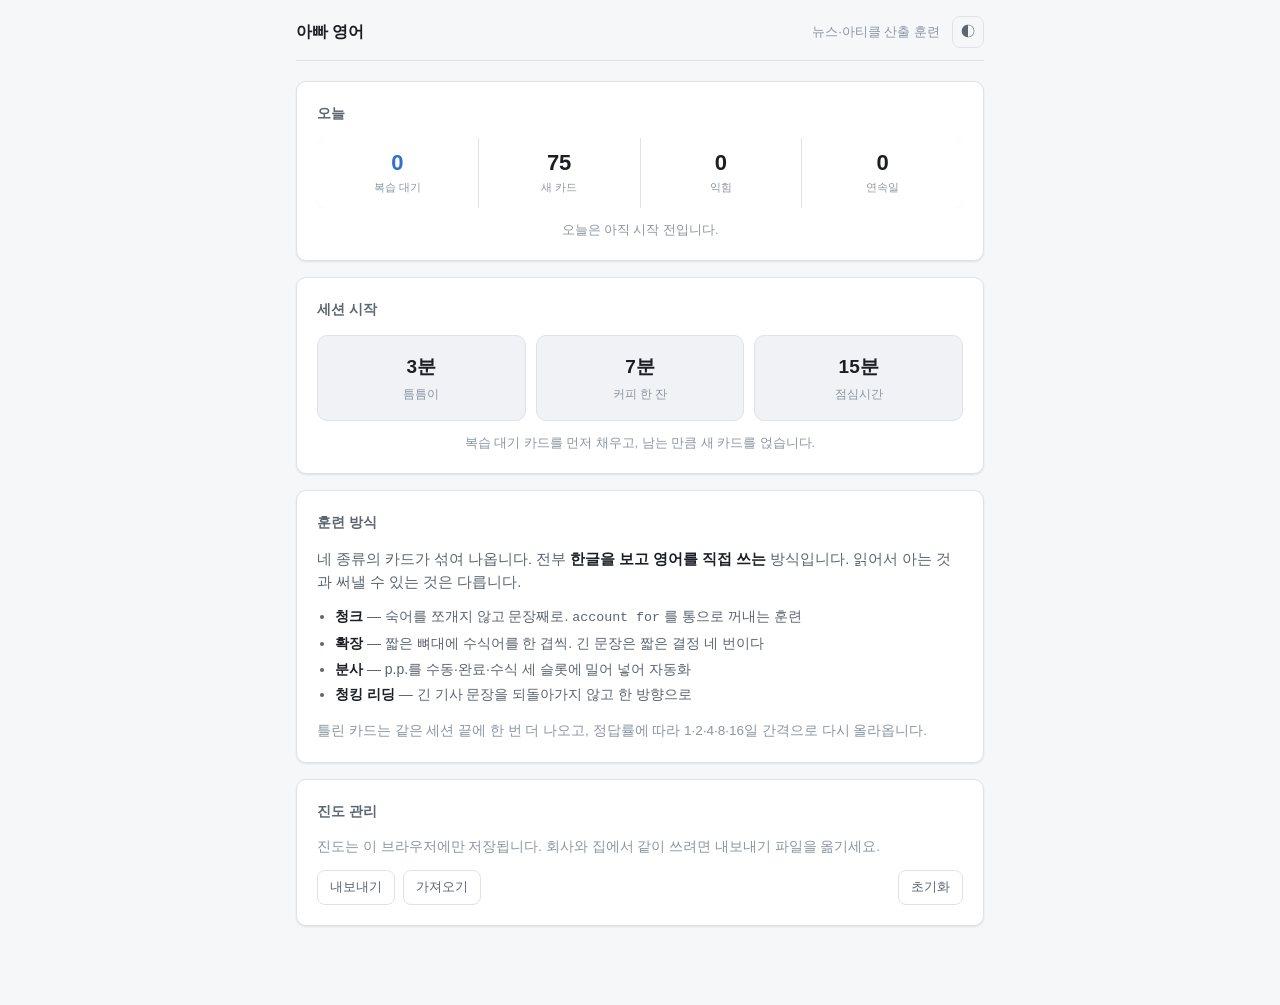
==== index.html @ 2dae1129 "아빠 영어 학습 앱: 뉴스·아티클 산출 훈련 회사에서 3분씩 틈틈이 돌리는 정적 웹앱. 빌드 도구·의존성·서버 없음.  읽어서 아는 것과 써낼 수 있는 것은 다르다는 전제 아래, " ====
<!doctype html>
<html lang="ko">
<head>
<meta charset="utf-8">
<meta name="viewport" content="width=device-width, initial-scale=1, viewport-fit=cover">
<title>아빠 영어</title>
<meta name="description" content="뉴스·아티클 영어를 3분 단위로 산출 훈련하는 학습지">
<meta name="color-scheme" content="light dark">
<link rel="icon" href="data:image/svg+xml,<svg xmlns='http://www.w3.org/2000/svg' viewBox='0 0 32 32'><text y='26' font-size='26'>📖</text></svg>">
<link rel="stylesheet" href="style.css">
</head>
<body>
<div class="wrap">

  <header class="top">
    <h1>아빠 영어</h1>
    <span class="sub">뉴스·아티클 산출 훈련</span>
    <button class="icon-btn" id="btn-theme" title="화면 밝기 전환" aria-label="화면 밝기 전환">◐</button>
  </header>

  <!-- 홈 ───────────────────────────────── -->
  <section id="view-home">
    <div class="card">
      <h2>오늘</h2>
      <div class="stats">
        <div class="stat due"><div class="n" id="stat-due">0</div><div class="l">복습 대기</div></div>
        <div class="stat"><div class="n" id="stat-new">0</div><div class="l">새 카드</div></div>
        <div class="stat"><div class="n" id="stat-learned">0</div><div class="l">익힘</div></div>
        <div class="stat"><div class="n" id="stat-streak">0</div><div class="l">연속일</div></div>
      </div>
      <div class="foot" id="today-line" style="margin-top:12px"></div>
    </div>

    <div class="card">
      <h2>세션 시작</h2>
      <div class="modes">
        <button class="mode" data-min="3"><div class="t">3분</div><div class="d">틈틈이</div></button>
        <button class="mode" data-min="7"><div class="t">7분</div><div class="d">커피 한 잔</div></button>
        <button class="mode" data-min="15"><div class="t">15분</div><div class="d">점심시간</div></button>
      </div>
      <div class="foot" style="margin-top:12px">
        복습 대기 카드를 먼저 채우고, 남는 만큼 새 카드를 얹습니다.
      </div>
    </div>

    <div class="card">
      <h2>훈련 방식</h2>
      <p style="margin:0 0 10px;font-size:14.5px;color:var(--text-dim)">
        네 종류의 카드가 섞여 나옵니다. 전부 <b style="color:var(--text)">한글을 보고 영어를 직접 쓰는</b> 방식입니다.
        읽어서 아는 것과 써낼 수 있는 것은 다릅니다.
      </p>
      <ul style="margin:0;padding-left:18px;font-size:14px;color:var(--text-dim);line-height:1.85">
        <li><b style="color:var(--text)">청크</b> — 숙어를 쪼개지 않고 문장째로. <span class="mono">account for</span> 를 통으로 꺼내는 훈련</li>
        <li><b style="color:var(--text)">확장</b> — 짧은 뼈대에 수식어를 한 겹씩. 긴 문장은 짧은 결정 네 번이다</li>
        <li><b style="color:var(--text)">분사</b> — p.p.를 수동·완료·수식 세 슬롯에 밀어 넣어 자동화</li>
        <li><b style="color:var(--text)">청킹 리딩</b> — 긴 기사 문장을 되돌아가지 않고 한 방향으로</li>
      </ul>
      <p style="margin:12px 0 0;font-size:13.5px;color:var(--text-faint)">
        틀린 카드는 같은 세션 끝에 한 번 더 나오고, 정답률에 따라 1·2·4·8·16일 간격으로 다시 올라옵니다.
      </p>
    </div>

    <div class="card">
      <h2>진도 관리</h2>
      <p style="margin:0 0 12px;font-size:13.5px;color:var(--text-faint)">
        진도는 이 브라우저에만 저장됩니다. 회사와 집에서 같이 쓰려면 내보내기 파일을 옮기세요.
      </p>
      <div class="row">
        <button class="btn ghost sm" id="btn-export">내보내기</button>
        <label class="btn ghost sm" style="display:inline-block">
          가져오기<input type="file" id="file-import" accept="application/json,.json" hidden>
        </label>
        <div class="spacer"></div>
        <button class="btn ghost sm" id="btn-reset">초기화</button>
      </div>
    </div>
  </section>

  <!-- 세션 ─────────────────────────────── -->
  <section id="view-session" class="hidden">
    <div class="session-bar">
      <button class="btn ghost sm" id="btn-quit">그만</button>
      <div class="progress"><i id="progress-bar"></i></div>
      <span class="counter" id="counter"></span>
    </div>
    <div id="card-host"></div>
    <div class="foot"><span class="kbd">Enter</span> 확인·다음 · <span class="kbd">Esc</span> 종료</div>
  </section>

  <!-- 결과 ─────────────────────────────── -->
  <section id="view-result" class="hidden">
    <div class="card">
      <div class="done-big" id="result-big"></div>
      <div class="done-sub" id="result-sub"></div>
      <div id="result-review"></div>
      <div class="row end" style="margin-top:18px">
        <button class="btn ghost" id="btn-home">홈</button>
        <button class="btn" id="btn-again">3분 더</button>
      </div>
    </div>
  </section>

</div>

<script src="data/chunks.js"></script>
<script src="data/expand.js"></script>
<script src="data/pp.js"></script>
<script src="data/read.js"></script>
<script src="app.js"></script>
</body>
</html>
---- style.css ----
:root {
  --bg: #f6f7f9;
  --surface: #ffffff;
  --surface-2: #f0f2f5;
  --border: #dfe3e8;
  --text: #1b1f24;
  --text-dim: #5c6570;
  --text-faint: #8b95a1;
  --accent: #2f6fd0;
  --accent-soft: #e8f0fb;
  --ok: #1d7a4c;
  --ok-soft: #e4f4eb;
  --bad: #b3372e;
  --bad-soft: #fbeae8;
  --warn: #8a6100;
  --warn-soft: #fbf2de;
  --radius: 10px;
  --shadow: 0 1px 2px rgba(16, 24, 40, .06), 0 1px 3px rgba(16, 24, 40, .04);
}
@media (prefers-color-scheme: dark) {
  :root:not([data-theme="light"]) {
    --bg: #14171a;
    --surface: #1c2024;
    --surface-2: #23282d;
    --border: #2e353b;
    --text: #e6e9ec;
    --text-dim: #a2acb6;
    --text-faint: #75808b;
    --accent: #6ba3f0;
    --accent-soft: #1c2a3d;
    --ok: #5cc48c;
    --ok-soft: #162b20;
    --bad: #f08479;
    --bad-soft: #33201e;
    --warn: #ddb35c;
    --warn-soft: #2e2716;
    --shadow: 0 1px 2px rgba(0, 0, 0, .3);
  }
}
:root[data-theme="dark"] {
  --bg: #14171a; --surface: #1c2024; --surface-2: #23282d; --border: #2e353b;
  --text: #e6e9ec; --text-dim: #a2acb6; --text-faint: #75808b;
  --accent: #6ba3f0; --accent-soft: #1c2a3d;
  --ok: #5cc48c; --ok-soft: #162b20; --bad: #f08479; --bad-soft: #33201e;
  --warn: #ddb35c; --warn-soft: #2e2716;
  --shadow: 0 1px 2px rgba(0, 0, 0, .3);
}

* { box-sizing: border-box; }
html { -webkit-text-size-adjust: 100%; }
body {
  margin: 0;
  background: var(--bg);
  color: var(--text);
  font-family: -apple-system, BlinkMacSystemFont, "Segoe UI", "Apple SD Gothic Neo",
               "Malgun Gothic", "Noto Sans KR", Roboto, sans-serif;
  font-size: 16px;
  line-height: 1.6;
}
.wrap { max-width: 720px; margin: 0 auto; padding: 0 16px 64px; }

header.top {
  display: flex; align-items: center; gap: 12px;
  padding: 16px 0 12px; border-bottom: 1px solid var(--border); margin-bottom: 20px;
}
header.top h1 { font-size: 16px; margin: 0; font-weight: 650; letter-spacing: -.01em; }
header.top .sub { font-size: 13px; color: var(--text-faint); margin-left: auto; }
.icon-btn {
  background: none; border: 1px solid var(--border); color: var(--text-dim);
  border-radius: 8px; width: 32px; height: 32px; cursor: pointer; font-size: 14px;
  display: inline-flex; align-items: center; justify-content: center; padding: 0;
}
.icon-btn:hover { background: var(--surface-2); }

.card {
  background: var(--surface); border: 1px solid var(--border);
  border-radius: var(--radius); box-shadow: var(--shadow);
  padding: 20px; margin-bottom: 16px;
}
.card h2 { font-size: 14px; margin: 0 0 14px; color: var(--text-dim); font-weight: 600; letter-spacing: .01em; }

.stats { display: grid; grid-template-columns: repeat(4, 1fr); gap: 1px; background: var(--border); border-radius: 8px; overflow: hidden; }
.stat { background: var(--surface); padding: 12px 8px; text-align: center; }
.stat .n { font-size: 22px; font-weight: 650; line-height: 1.2; font-variant-numeric: tabular-nums; }
.stat .l { font-size: 11px; color: var(--text-faint); margin-top: 2px; }
.stat.due .n { color: var(--accent); }

.modes { display: grid; grid-template-columns: repeat(3, 1fr); gap: 10px; }
.mode {
  background: var(--surface-2); border: 1px solid var(--border); border-radius: var(--radius);
  padding: 16px 10px; cursor: pointer; text-align: center; font: inherit; color: var(--text);
  transition: border-color .12s, background .12s;
}
.mode:hover { border-color: var(--accent); background: var(--accent-soft); }
.mode .t { font-size: 19px; font-weight: 650; }
.mode .d { font-size: 12px; color: var(--text-faint); margin-top: 3px; }

.btn {
  font: inherit; font-weight: 550; cursor: pointer;
  background: var(--accent); color: #fff; border: 1px solid transparent;
  border-radius: 8px; padding: 10px 18px;
}
.btn:hover { filter: brightness(1.06); }
.btn.ghost { background: transparent; color: var(--text-dim); border-color: var(--border); }
.btn.ghost:hover { background: var(--surface-2); filter: none; }
.btn.sm { padding: 6px 12px; font-size: 13px; }
.btn:disabled { opacity: .5; cursor: default; }
.row { display: flex; gap: 8px; flex-wrap: wrap; align-items: center; }
.row.end { justify-content: flex-end; }
.spacer { flex: 1; }

/* ── 세션 ───────────────────────────── */
.session-bar { display: flex; align-items: center; gap: 12px; margin-bottom: 14px; }
.progress { flex: 1; height: 5px; background: var(--surface-2); border-radius: 3px; overflow: hidden; }
.progress > i { display: block; height: 100%; background: var(--accent); width: 0; transition: width .25s; }
.counter { font-size: 12px; color: var(--text-faint); font-variant-numeric: tabular-nums; }

.tag {
  display: inline-block; font-size: 11px; font-weight: 600; letter-spacing: .02em;
  padding: 3px 9px; border-radius: 99px; background: var(--accent-soft); color: var(--accent);
}
.tag.pp { background: var(--warn-soft); color: var(--warn); }
.tag.ex { background: var(--ok-soft); color: var(--ok); }
.tag.rd { background: var(--surface-2); color: var(--text-dim); }

.prompt-ko { font-size: 19px; font-weight: 550; margin: 14px 0 6px; line-height: 1.5; letter-spacing: -.01em; }
.hint { font-size: 13px; color: var(--text-dim); margin-bottom: 4px; }
.hint b { color: var(--accent); font-weight: 650; }
.hint .mono { font-family: ui-monospace, SFMono-Regular, Menlo, Consolas, monospace; }

textarea.answer {
  width: 100%; min-height: 72px; resize: vertical; margin-top: 12px;
  font: inherit; line-height: 1.55; color: var(--text);
  background: var(--surface-2); border: 1px solid var(--border);
  border-radius: 8px; padding: 11px 12px;
}
textarea.answer:focus { outline: none; border-color: var(--accent); background: var(--surface); }
textarea.answer:disabled { opacity: .75; }

.verdict { margin-top: 14px; padding: 13px 14px; border-radius: 8px; font-size: 14px; }
.verdict.ok { background: var(--ok-soft); color: var(--ok); }
.verdict.near { background: var(--warn-soft); color: var(--warn); }
.verdict.bad { background: var(--bad-soft); color: var(--bad); }
.verdict .head { font-weight: 650; margin-bottom: 6px; }
.answer-line { font-size: 17px; line-height: 1.6; color: var(--text); margin: 10px 0 0; }
.answer-line .miss { background: var(--bad-soft); color: var(--bad); border-radius: 3px; padding: 0 3px; font-weight: 600; }
.answer-line .hit { color: var(--text); }
.tip { margin-top: 12px; font-size: 13.5px; color: var(--text-dim); border-left: 3px solid var(--border); padding-left: 11px; }

/* 확장 드릴 계단 */
.ladder { margin: 0 0 4px; padding: 0; list-style: none; }
.ladder li {
  font-size: 14.5px; color: var(--text-faint); padding: 5px 0 5px 22px; position: relative; line-height: 1.5;
}
.ladder li::before {
  content: attr(data-n); position: absolute; left: 0; top: 5px;
  font-size: 11px; color: var(--text-faint); font-variant-numeric: tabular-nums;
}
.ladder li.done { color: var(--text-dim); }
.ladder li.cur { color: var(--text); font-weight: 550; }
.add-note { font-size: 12.5px; color: var(--accent); margin-top: 2px; }

/* 청킹 리딩 */
.chunkline { margin: 10px 0; }
.chunkline .en { font-size: 17.5px; line-height: 1.55; }
.chunkline .ko { font-size: 14px; color: var(--text-dim); margin-top: 2px; }
.chunkline.pending { opacity: .28; }
.whole { font-size: 17px; line-height: 1.7; background: var(--surface-2); padding: 14px; border-radius: 8px; margin-top: 8px; }

/* 결과 */
.done-big { font-size: 30px; font-weight: 650; text-align: center; margin: 8px 0 2px; }
.done-sub { text-align: center; color: var(--text-faint); font-size: 14px; margin-bottom: 18px; }
.review-item { border-top: 1px solid var(--border); padding: 11px 0; font-size: 14.5px; }
.review-item:first-of-type { border-top: none; }
.review-item .q { color: var(--text-dim); font-size: 13px; }
.review-item .a { margin-top: 2px; }

.kbd { font-family: ui-monospace, Menlo, Consolas, monospace; font-size: 11.5px; background: var(--surface-2);
       border: 1px solid var(--border); border-radius: 4px; padding: 1px 5px; color: var(--text-dim); }
.foot { font-size: 12.5px; color: var(--text-faint); text-align: center; margin-top: 6px; }
.hidden { display: none !important; }

@media (max-width: 520px) {
  .stats { grid-template-columns: repeat(2, 1fr); }
  .prompt-ko { font-size: 17.5px; }
  .card { padding: 16px; }
}

.mono { font-family: ui-monospace, SFMono-Regular, Menlo, Consolas, monospace; font-size: .95em; }
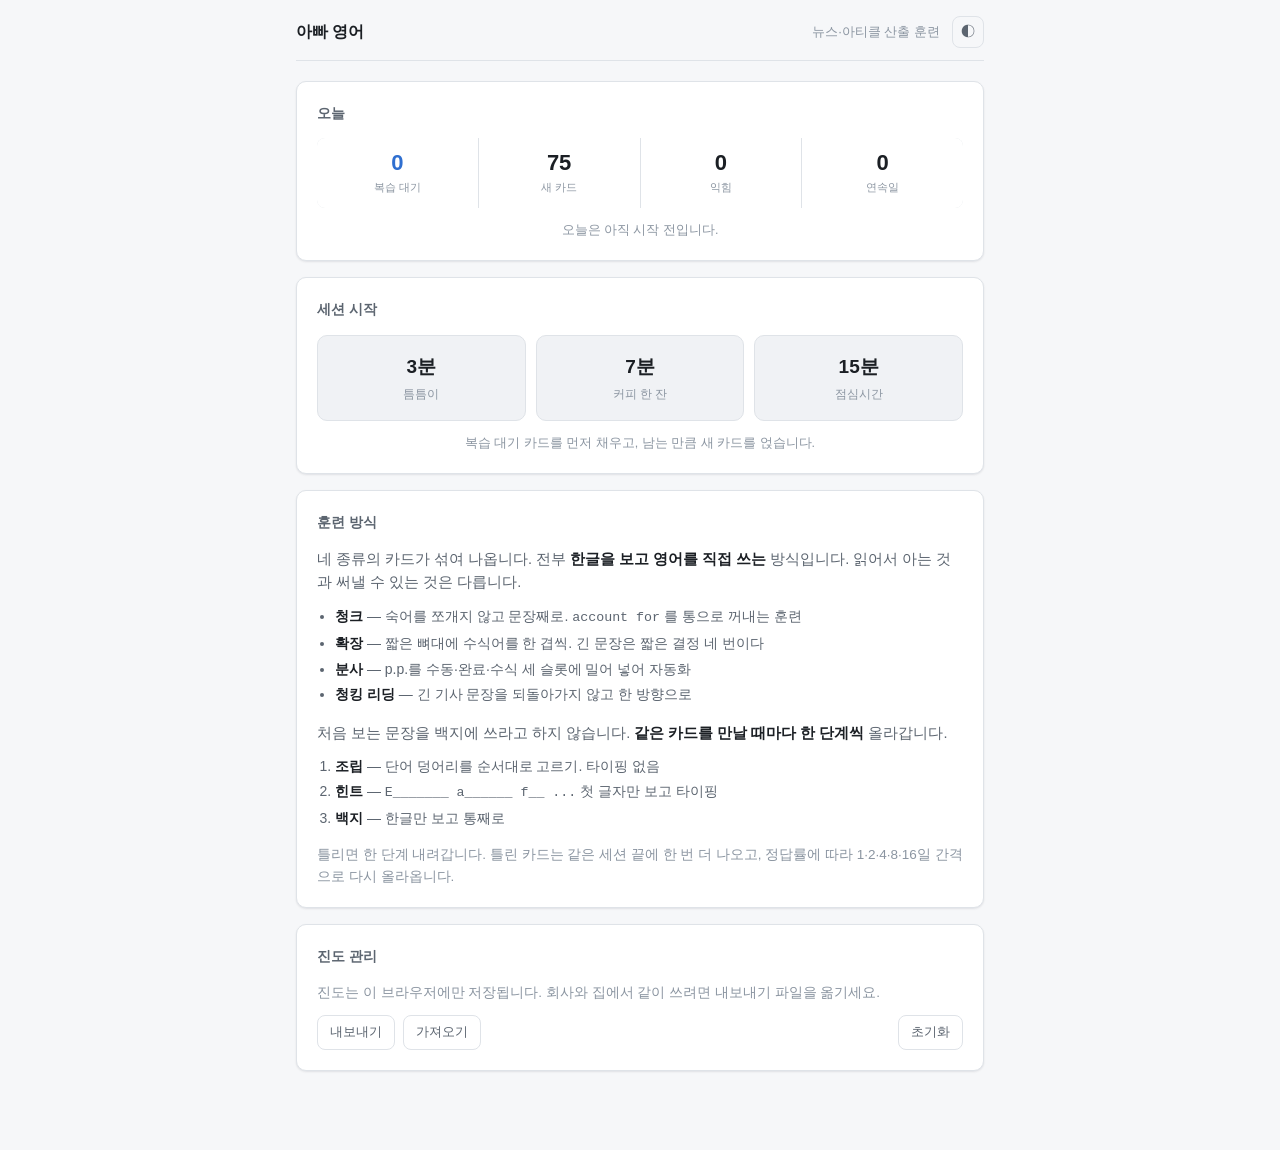
==== commit 93ff8fc1: "난이도 사다리 추가: 조립 → 힌트 → 백지 처음 보는 문장을 백지에 쓰게 한 것이 문제였다. about 인지 around 인지, the country's economy 인지 th" ====
--- a/index.html
+++ b/index.html
@@ -55,8 +55,17 @@
         <li><b style="color:var(--text)">분사</b> — p.p.를 수동·완료·수식 세 슬롯에 밀어 넣어 자동화</li>
         <li><b style="color:var(--text)">청킹 리딩</b> — 긴 기사 문장을 되돌아가지 않고 한 방향으로</li>
       </ul>
+      <p style="margin:14px 0 8px;font-size:14.5px;color:var(--text-dim)">
+        처음 보는 문장을 백지에 쓰라고 하지 않습니다. <b style="color:var(--text)">같은 카드를 만날 때마다 한 단계씩</b> 올라갑니다.
+      </p>
+      <ol style="margin:0;padding-left:18px;font-size:14px;color:var(--text-dim);line-height:1.85">
+        <li><b style="color:var(--text)">조립</b> — 단어 덩어리를 순서대로 고르기. 타이핑 없음</li>
+        <li><b style="color:var(--text)">힌트</b> — <span class="mono">E_______ a______ f__ ...</span> 첫 글자만 보고 타이핑</li>
+        <li><b style="color:var(--text)">백지</b> — 한글만 보고 통째로</li>
+      </ol>
       <p style="margin:12px 0 0;font-size:13.5px;color:var(--text-faint)">
-        틀린 카드는 같은 세션 끝에 한 번 더 나오고, 정답률에 따라 1·2·4·8·16일 간격으로 다시 올라옵니다.
+        틀리면 한 단계 내려갑니다. 틀린 카드는 같은 세션 끝에 한 번 더 나오고,
+        정답률에 따라 1·2·4·8·16일 간격으로 다시 올라옵니다.
       </p>
     </div>
 
--- a/style.css
+++ b/style.css
@@ -187,3 +187,29 @@
 }
 
 .mono { font-family: ui-monospace, SFMono-Regular, Menlo, Consolas, monospace; font-size: .95em; }
+
+/* ── 난이도 사다리 ─────────────────────── */
+/* 2단계: 첫 글자 뼈대 */
+.skel {
+  font-family: ui-monospace, SFMono-Regular, Menlo, Consolas, monospace;
+  font-size: 15px; letter-spacing: .04em; color: var(--text-dim);
+  background: var(--surface-2); border: 1px solid var(--border);
+  border-radius: 8px; padding: 10px 12px; margin-top: 12px; word-break: break-word;
+}
+/* 1단계: 덩어리 조립 */
+.built {
+  min-height: 52px; margin-top: 14px; padding: 9px;
+  background: var(--surface-2); border: 1px dashed var(--border); border-radius: 8px;
+  display: flex; flex-wrap: wrap; gap: 6px; align-items: flex-start;
+}
+.built-empty { color: var(--text-faint); font-size: 14px; padding: 4px 3px; }
+.pool { display: flex; flex-wrap: wrap; gap: 8px; margin-top: 12px; }
+.blk {
+  font: inherit; font-size: 16px; line-height: 1.4; padding: 8px 12px;
+  border-radius: 8px; border: 1px solid var(--border);
+  background: var(--surface); color: var(--text); cursor: pointer;
+}
+.blk:hover { border-color: var(--accent); }
+.blk.picked { background: var(--accent-soft); border-color: var(--accent); }
+.blk.used { opacity: .28; cursor: default; }
+.blk.used:hover { border-color: var(--border); }
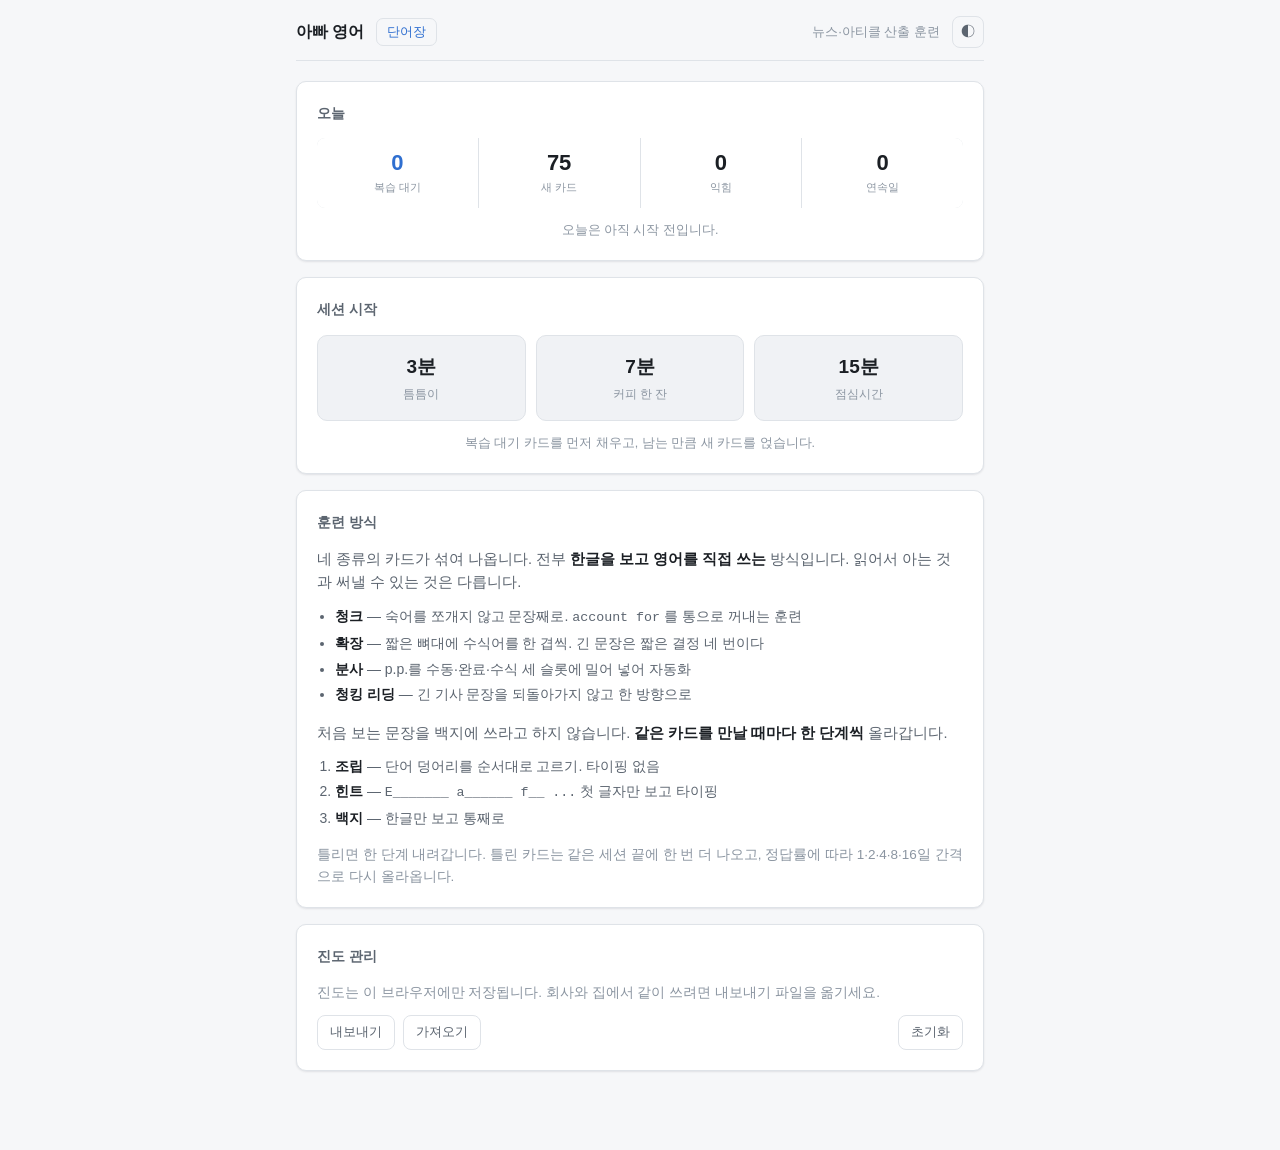
==== commit 300c745f: "단어장 추가: 문장 어휘 396개와 전용 페이지 한글 뜻만 있고 영어 단어의 뜻을 볼 데가 없어서, 조립 단계에서도 Exports 가 무슨 단어인지 모르면 순서를 정할 수 없었다." ====
--- a/index.html
+++ b/index.html
@@ -14,6 +14,7 @@
 
   <header class="top">
     <h1>아빠 영어</h1>
+    <a class="navlink" href="vocab.html">단어장</a>
     <span class="sub">뉴스·아티클 산출 훈련</span>
     <button class="icon-btn" id="btn-theme" title="화면 밝기 전환" aria-label="화면 밝기 전환">◐</button>
   </header>
@@ -115,6 +116,7 @@
 <script src="data/expand.js"></script>
 <script src="data/pp.js"></script>
 <script src="data/read.js"></script>
+<script src="data/vocab.js"></script>
 <script src="app.js"></script>
 </body>
 </html>
--- a/style.css
+++ b/style.css
@@ -213,3 +213,67 @@
 .blk.picked { background: var(--accent-soft); border-color: var(--accent); }
 .blk.used { opacity: .28; cursor: default; }
 .blk.used:hover { border-color: var(--border); }
+
+/* ── 카드 안 단어 목록 ──────────────────── */
+.words { margin-top: 12px; border: 1px solid var(--border); border-radius: 8px; background: var(--surface-2); }
+.words > summary {
+  cursor: pointer; padding: 8px 12px; font-size: 13px; color: var(--text-dim);
+  list-style: none; user-select: none;
+}
+.words > summary::-webkit-details-marker { display: none; }
+.words > summary::before { content: '▸ '; color: var(--text-faint); }
+.words[open] > summary::before { content: '▾ '; }
+.words > summary:hover { color: var(--text); }
+.wlist { padding: 2px 12px 10px; display: grid; gap: 5px; }
+.witem { display: flex; gap: 8px; align-items: baseline; font-size: 13.5px; line-height: 1.5; }
+.witem b { font-weight: 600; min-width: 108px; color: var(--text); }
+.witem i { font-style: normal; font-size: 11px; color: var(--text-faint); min-width: 32px; }
+.witem span { color: var(--text-dim); flex: 1; }
+.navlink {
+  font-size: 13px; color: var(--accent); text-decoration: none;
+  border: 1px solid var(--border); border-radius: 7px; padding: 3px 10px;
+}
+.navlink:hover { background: var(--accent-soft); }
+@media (max-width: 520px) {
+  .witem { flex-wrap: wrap; gap: 4px 8px; }
+  .witem b { min-width: 0; }
+}
+
+/* ── 단어장 페이지 ─────────────────────── */
+.search {
+  width: 100%; font: inherit; font-size: 16px; color: var(--text);
+  background: var(--surface-2); border: 1px solid var(--border);
+  border-radius: 8px; padding: 10px 12px;
+}
+.search:focus { outline: none; border-color: var(--accent); background: var(--surface); }
+.chip {
+  font: inherit; font-size: 13px; cursor: pointer; padding: 5px 12px; border-radius: 99px;
+  border: 1px solid var(--border); background: var(--surface); color: var(--text-dim);
+}
+.chip:hover { border-color: var(--accent); }
+.chip.on { background: var(--accent-soft); border-color: var(--accent); color: var(--accent); font-weight: 600; }
+.vcard { padding: 6px 0; }
+.vrow { padding: 9px 20px; border-top: 1px solid var(--border); cursor: pointer; }
+.vrow:first-child { border-top: none; }
+.vrow:hover { background: var(--surface-2); }
+.vhead { display: flex; gap: 10px; align-items: baseline; }
+.vw { font-size: 15.5px; font-weight: 600; min-width: 140px; }
+.vpos { font-style: normal; font-size: 11px; color: var(--text-faint); min-width: 34px; }
+.vko { color: var(--text-dim); font-size: 14.5px; flex: 1; }
+.vko.masked {
+  background: var(--surface-2); color: transparent; border-radius: 4px;
+  box-shadow: inset 0 0 0 1px var(--border);
+}
+.vko.masked:hover { color: var(--text-dim); background: none; box-shadow: none; }
+.vex:empty { display: none; }
+.exline {
+  margin-top: 7px; font-size: 15px; line-height: 1.6; color: var(--text);
+  background: var(--surface-2); border-radius: 7px; padding: 9px 11px;
+}
+.exline .hl { color: var(--accent); font-weight: 650; }
+.exline.dim { color: var(--text-faint); font-size: 13.5px; }
+@media (max-width: 520px) {
+  .vhead { flex-wrap: wrap; gap: 4px 10px; }
+  .vw { min-width: 0; }
+  .vko { flex-basis: 100%; }
+}
